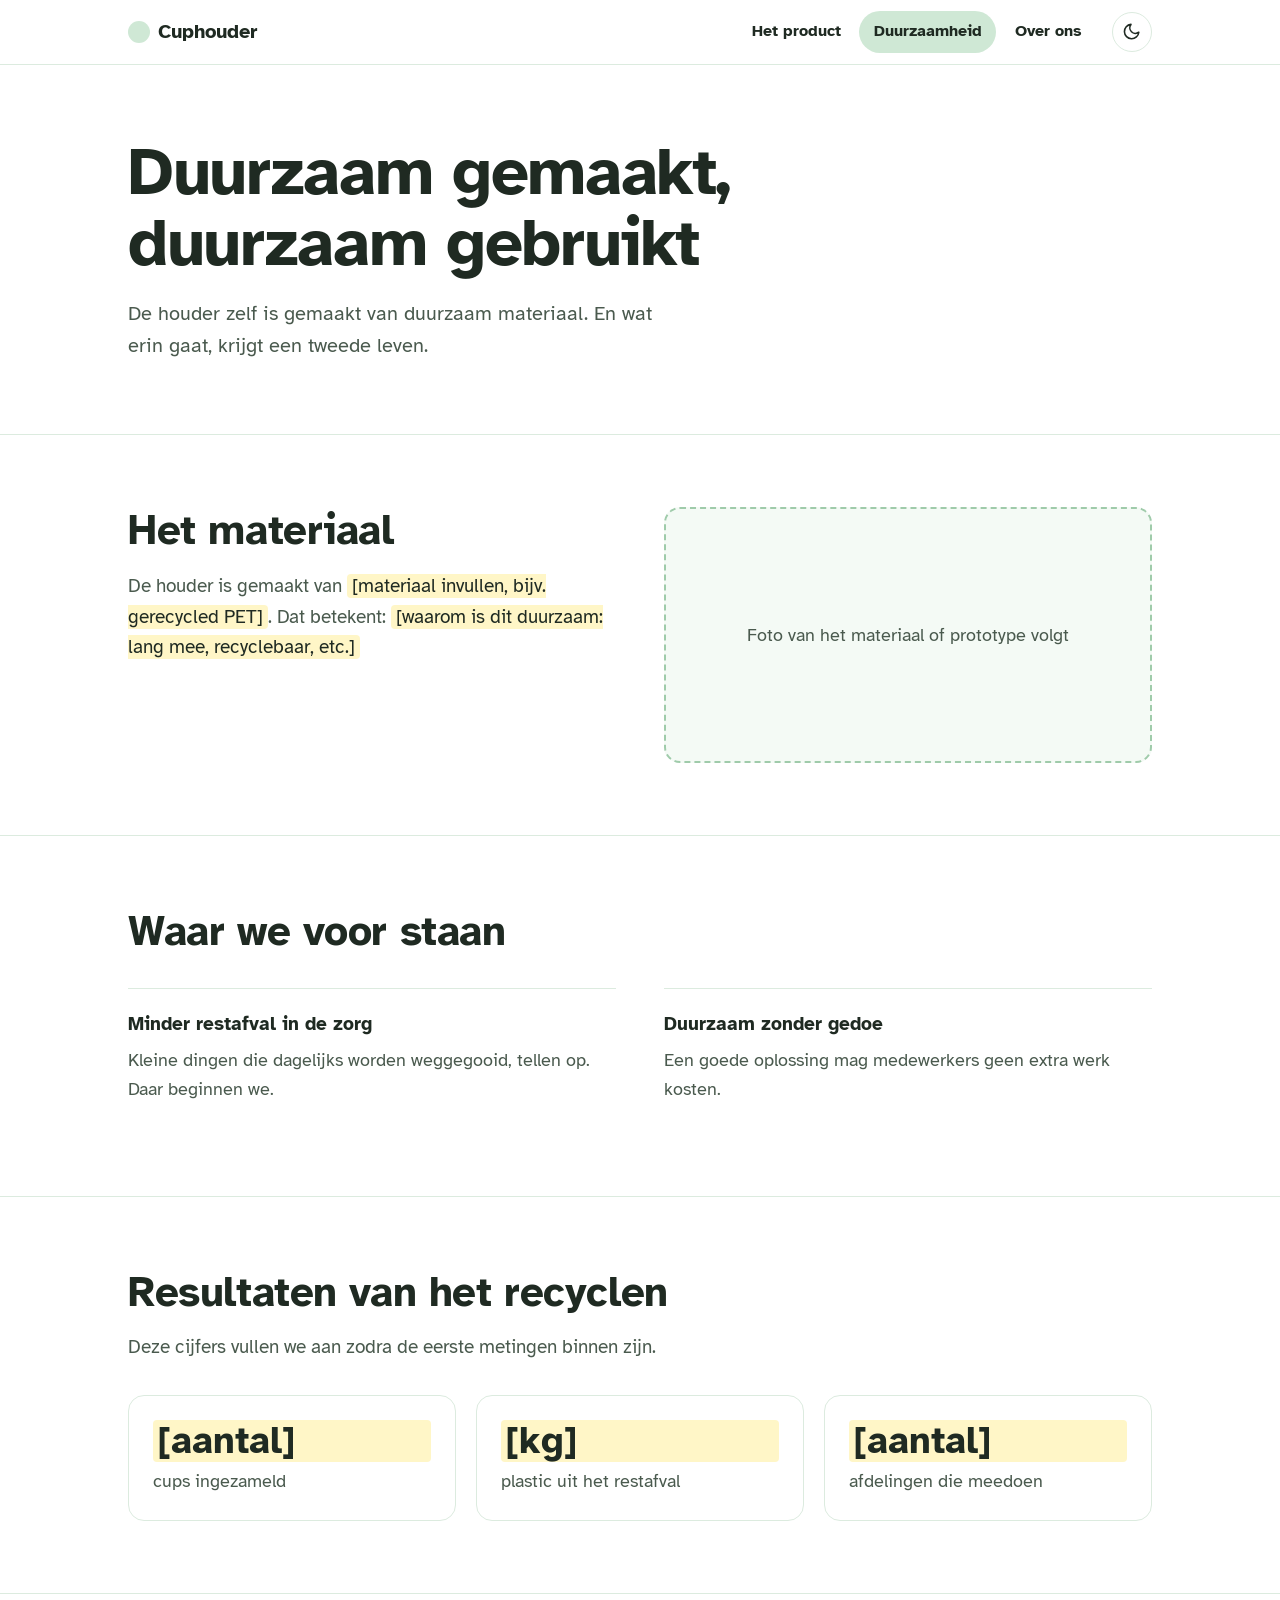
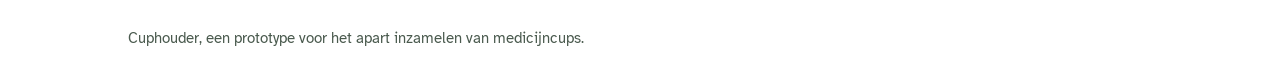
==== duurzaamheid.html @ b2f68a4e "eerste versie website" ====
<!DOCTYPE html>
<html lang="nl">
<head>
  <meta charset="utf-8">
  <meta name="viewport" content="width=device-width, initial-scale=1, viewport-fit=cover">
  <meta name="description" content="Het duurzame materiaal van de Cuphouder en de resultaten van het recyclen van medicijncups.">
  <title>Duurzaamheid – Cuphouder</title>
  <link rel="icon" href="data:image/svg+xml,<svg xmlns='http://www.w3.org/2000/svg' viewBox='0 0 100 100'><circle cx='50' cy='50' r='45' fill='%23CFE8D5'/></svg>">
  <link rel="preconnect" href="https://fonts.googleapis.com">
  <link rel="preconnect" href="https://fonts.gstatic.com" crossorigin>
  <link href="https://fonts.googleapis.com/css2?family=Atkinson+Hyperlegible:wght@400;700&display=swap" rel="stylesheet">
  <link rel="stylesheet" href="css/style.css">
  <script src="js/theme.js"></script>
</head>
<body>

<header>
  <div class="wrap bar">
    <a class="logo" href="index.html"><span aria-hidden="true"></span>Cuphouder</a>
    <nav id="hoofdmenu" aria-label="Hoofdmenu">
      <a href="index.html">Het product</a>
      <a href="duurzaamheid.html" aria-current="page">Duurzaamheid</a>
      <a href="over-ons.html">Over ons</a>
    </nav>
    <button class="mode" type="button" aria-label="Donkere modus aanzetten">
      <svg class="moon" viewBox="0 0 24 24" fill="none" stroke="currentColor" stroke-width="2" stroke-linecap="round" stroke-linejoin="round" aria-hidden="true"><path d="M21 12.8A9 9 0 1 1 11.2 3a7 7 0 0 0 9.8 9.8z"/></svg>
      <svg class="sun" viewBox="0 0 24 24" fill="none" stroke="currentColor" stroke-width="2" stroke-linecap="round" aria-hidden="true"><circle cx="12" cy="12" r="4.5"/><path d="M12 2v2M12 20v2M4.9 4.9l1.4 1.4M17.7 17.7l1.4 1.4M2 12h2M20 12h2M4.9 19.1l1.4-1.4M17.7 6.3l1.4-1.4"/></svg>
    </button>
    <button class="burger" type="button" aria-label="Menu openen" aria-expanded="false" aria-controls="hoofdmenu">
      <svg class="open" viewBox="0 0 24 24" fill="none" stroke="currentColor" stroke-width="2" stroke-linecap="round" aria-hidden="true"><path d="M4 7h16M4 12h16M4 17h16"/></svg>
      <svg class="close" viewBox="0 0 24 24" fill="none" stroke="currentColor" stroke-width="2" stroke-linecap="round" aria-hidden="true"><path d="M6 6l12 12M18 6L6 18"/></svg>
    </button>
  </div>
</header>

<main>
  <div class="hero">
    <div class="wrap hero-simple">
      <div>
        <h1>Duurzaam gemaakt, duurzaam gebruikt</h1>
        <p>De houder zelf is gemaakt van duurzaam materiaal. En wat erin gaat, krijgt een tweede leven.</p>
      </div>
    </div>
  </div>

  <section id="materiaal">
    <div class="wrap split">
      <div>
        <h2>Het materiaal</h2>
        <p class="lead">De houder is gemaakt van <span class="todo">[materiaal invullen, bijv. gerecycled PET]</span>. Dat betekent: <span class="todo">[waarom is dit duurzaam: lang mee, recyclebaar, etc.]</span></p>
      </div>
      <div class="photo">Foto van het materiaal of prototype volgt</div>
    </div>
  </section>

  <section id="waar-we-voor-staan">
    <div class="wrap">
      <h2>Waar we voor staan</h2>
      <div class="benefits">
        <div><h3>Minder restafval in de zorg</h3><p>Kleine dingen die dagelijks worden weggegooid, tellen op. Daar beginnen we.</p></div>
        <div><h3>Duurzaam zonder gedoe</h3><p>Een goede oplossing mag medewerkers geen extra werk kosten.</p></div>
      </div>
    </div>
  </section>

  <section id="resultaten">
    <div class="wrap">
      <h2>Resultaten van het recyclen</h2>
      <p class="lead">Deze cijfers vullen we aan zodra de eerste metingen binnen zijn.</p>
      <div class="stats">
        <div class="stat"><b class="todo">[aantal]</b><span>cups ingezameld</span></div>
        <div class="stat"><b class="todo">[kg]</b><span>plastic uit het restafval</span></div>
        <div class="stat"><b class="todo">[aantal]</b><span>afdelingen die meedoen</span></div>
      </div>
    </div>
  </section>
</main>

<footer>
  <div class="wrap">Cuphouder, een prototype voor het apart inzamelen van medicijncups.</div>
</footer>

<script src="js/main.js" defer></script>
</body>
</html>
---- css/style.css ----
/* ==========================================================
   Cuphouder – stylesheet
   ========================================================== */

:root{
  --green:#CFE8D5; --green-deep:#9FCBAA; --soft:#F4FAF5;
  --bg:#FFFFFF; --text:#1f2a22; --muted:#4a5a4e; --line:#DCEBDF; --panel:#FFFFFF;
  color-scheme:light;
  box-sizing:border-box;
  padding-top:env(safe-area-inset-top,0px);
  padding-bottom:env(safe-area-inset-bottom,0px);
}
:root[data-mode="dark"]{color-scheme:dark;--bg:#141816;--text:#EEF3EF;--muted:#b5c2b8;--line:#2c3a30;--panel:#1b211d;--soft:#1b211d}
*,*::before,*::after{box-sizing:inherit}
html{scroll-padding-top:env(safe-area-inset-top,0px);-webkit-text-size-adjust:100%}
body{margin:0;background:var(--bg);color:var(--text);
  font-family:"Atkinson Hyperlegible",system-ui,-apple-system,"Segoe UI",Arial,sans-serif;
  font-size:clamp(1rem,.95rem + .3vw,1.125rem);line-height:1.6}
h1,h2,h3{hyphens:auto;overflow-wrap:break-word}
img,svg{max-width:100%}
a{color:inherit}
:focus-visible{outline:3px solid var(--green-deep);outline-offset:3px;border-radius:6px}
.wrap{max-width:68rem;margin:0 auto;padding:0 clamp(1rem,4vw,2rem)}

/* header */
header{position:sticky;top:env(safe-area-inset-top,0px);z-index:5;background:var(--bg);border-bottom:1px solid var(--line)}
.bar{display:flex;align-items:center;justify-content:space-between;gap:1rem;min-height:4rem}
.logo{font-weight:700;font-size:1.25rem;text-decoration:none;display:flex;align-items:center;gap:.5rem;white-space:nowrap}
.logo span{display:inline-block;width:1.4rem;height:1.4rem;border-radius:50%;background:var(--green)}
nav{display:flex;gap:.25rem}
nav a{text-decoration:none;padding:.5rem .9rem;border-radius:999px;font-weight:700;font-size:1rem;white-space:nowrap}
nav a:hover{background:var(--soft)}
nav a[aria-current="page"]{background:var(--green);color:#1f2a22}
.mode{flex:none;width:2.5rem;height:2.5rem;border-radius:50%;border:1px solid var(--line);background:var(--bg);color:var(--text);display:grid;place-items:center;cursor:pointer;padding:0}
.mode:hover{background:var(--soft)}
.mode svg{width:1.2rem;height:1.2rem}
.mode .sun{display:none}
:root[data-mode="dark"] .mode .sun{display:block}
:root[data-mode="dark"] .mode .moon{display:none}
nav{margin-left:auto}

/* hero: wit, groen als accent */
.hero{background:var(--bg);border-bottom:1px solid var(--line)}
.hero .wrap{display:grid;grid-template-columns:1.15fr .85fr;gap:clamp(1.5rem,4vw,3rem);align-items:center;padding-top:clamp(2.5rem,6vw,4.5rem);padding-bottom:clamp(2.5rem,6vw,4.5rem)}
.hero h1{font-size:clamp(2.1rem,5.5vw,4.2rem);line-height:1.05;margin:0 0 1.25rem;letter-spacing:-.02em;max-width:14ch}
.hero p{max-width:34rem;margin:0;font-size:clamp(1.05rem,1rem + .4vw,1.25rem);color:var(--muted)}
.hero .hero-simple{grid-template-columns:1fr}
.hero svg{display:block;width:100%;height:auto;background:var(--soft);border:1px solid var(--line);border-radius:1.75rem;padding:1.5rem 1rem .5rem}

section{padding:clamp(3rem,7vw,4.5rem) 0}
section + section{border-top:1px solid var(--line)}
h2{font-size:clamp(1.6rem,3.5vw,2.6rem);line-height:1.15;margin:0 0 1rem;letter-spacing:-.01em}
h3{font-size:1.2rem;margin:0 0 .4rem}
p{margin:0 0 1rem}
.lead{max-width:40rem;color:var(--muted);font-size:clamp(1.05rem,1rem + .3vw,1.2rem)}

/* probleem */
.split{display:grid;grid-template-columns:1fr 1fr;gap:clamp(1.5rem,4vw,3rem);align-items:start}
.bin{border:1px solid var(--line);border-radius:1rem;padding:1.5rem;background:var(--panel)}
.bin ul{margin:0;padding-left:1.2rem}
.bin li{margin-bottom:.6rem}

/* stappen */
.steps{list-style:none;margin:2rem 0 0;padding:0;display:grid;grid-template-columns:repeat(3,1fr);gap:1.25rem}
.steps li{padding:1.5rem;border:1px solid var(--line);border-radius:1rem;background:var(--panel)}
.num{display:inline-grid;place-items:center;width:2.5rem;height:2.5rem;border-radius:50%;background:var(--bg);border:2px solid var(--green-deep);color:var(--text);font-weight:700;margin-bottom:1rem}

/* voordelen */
.benefits{display:grid;grid-template-columns:repeat(2,1fr);gap:0 3rem;margin-top:2rem}
.benefits div{padding:1.25rem 0;border-top:1px solid var(--line)}
.benefits p{color:var(--muted);margin:0}

.cta-box{background:var(--soft);border:1px solid var(--line);color:var(--text);border-radius:1.5rem;padding:clamp(1.75rem,5vw,3rem)}
.cta-box h2{margin-bottom:.5rem}
.cta-box p{color:var(--muted);max-width:36rem}
.btn{display:inline-block;background:var(--green);color:#1f2a22;text-decoration:none;font-weight:700;padding:.9rem 1.4rem;border-radius:999px;margin-top:.5rem}

/* duurzaamheid */
.stats{display:grid;grid-template-columns:repeat(3,1fr);gap:1.25rem;margin-top:2rem}
.stat{border:1px solid var(--line);border-radius:1rem;padding:1.5rem;background:var(--panel)}
.stat b{display:block;font-size:clamp(1.8rem,4vw,2.4rem);line-height:1.1;margin-bottom:.3rem}
.stat span{color:var(--muted)}
.todo{background:#fff6c7;color:#1f2a22;padding:0 .3rem;border-radius:4px}
.photo{border:2px dashed var(--green-deep);border-radius:1rem;min-height:clamp(12rem,30vw,16rem);display:grid;place-items:center;color:var(--muted);background:var(--soft);text-align:center;padding:1rem}

/* over ons */
.team{display:grid;grid-template-columns:repeat(auto-fill,minmax(min(100%,12rem),1fr));gap:1.25rem;margin-top:2rem}
.member{background:var(--panel);border:1px solid var(--line);border-radius:1rem;padding:1.5rem;text-align:center}
.avatar{width:4.5rem;height:4.5rem;border-radius:50%;background:var(--soft);border:2px solid var(--green-deep);display:grid;place-items:center;font-weight:700;font-size:1.5rem;color:var(--text);margin:0 auto 1rem}
.member h3{margin:0}
.member p{margin:.2rem 0 0;color:var(--muted)}

footer{padding:2rem 0;font-size:.95rem;color:var(--muted);border-top:1px solid var(--line)}

/* tablet (iPad) */
@media (max-width:1024px){
  .stats{grid-template-columns:repeat(3,1fr)}
  .benefits{gap:0 2rem}
}
/* tablet staand en kleiner */
@media (max-width:820px){
  .hero .wrap,.split{grid-template-columns:1fr}
  .hero svg{max-width:300px}
  .steps{grid-template-columns:1fr}
  .stats{grid-template-columns:1fr 1fr}
}
/* telefoon */
.burger{display:none}
@media (max-width:760px){
  .bar{flex-wrap:wrap;gap:0 .5rem}
  .mode{margin-left:auto}
  .burger{display:grid;flex:none;width:2.5rem;height:2.5rem;border-radius:50%;border:1px solid var(--line);background:var(--bg);color:var(--text);place-items:center;cursor:pointer;padding:0}
  .burger svg{width:1.3rem;height:1.3rem}
  .burger .close{display:none}
  .burger[aria-expanded="true"] .open{display:none}
  .burger[aria-expanded="true"] .close{display:block}
  nav{order:3;width:100%;margin:0;flex-direction:column;gap:.25rem;padding:.5rem 0 1rem;display:none}
  nav.is-open{display:flex}
  nav a{padding:.8rem 1rem;border-radius:.75rem;font-size:1.05rem}
}
@media (max-width:600px){
  .benefits,.stats{grid-template-columns:1fr}
  .hero svg{max-width:240px;margin:0 auto}
  .btn{display:block;text-align:center}
}
@media (prefers-reduced-motion:no-preference){
  .drop{animation:drop 2.4s ease-in 0.4s 1 both}
  @keyframes drop{0%{transform:translateY(-40px);opacity:0}30%{opacity:1}100%{transform:translateY(0);opacity:1}}
}
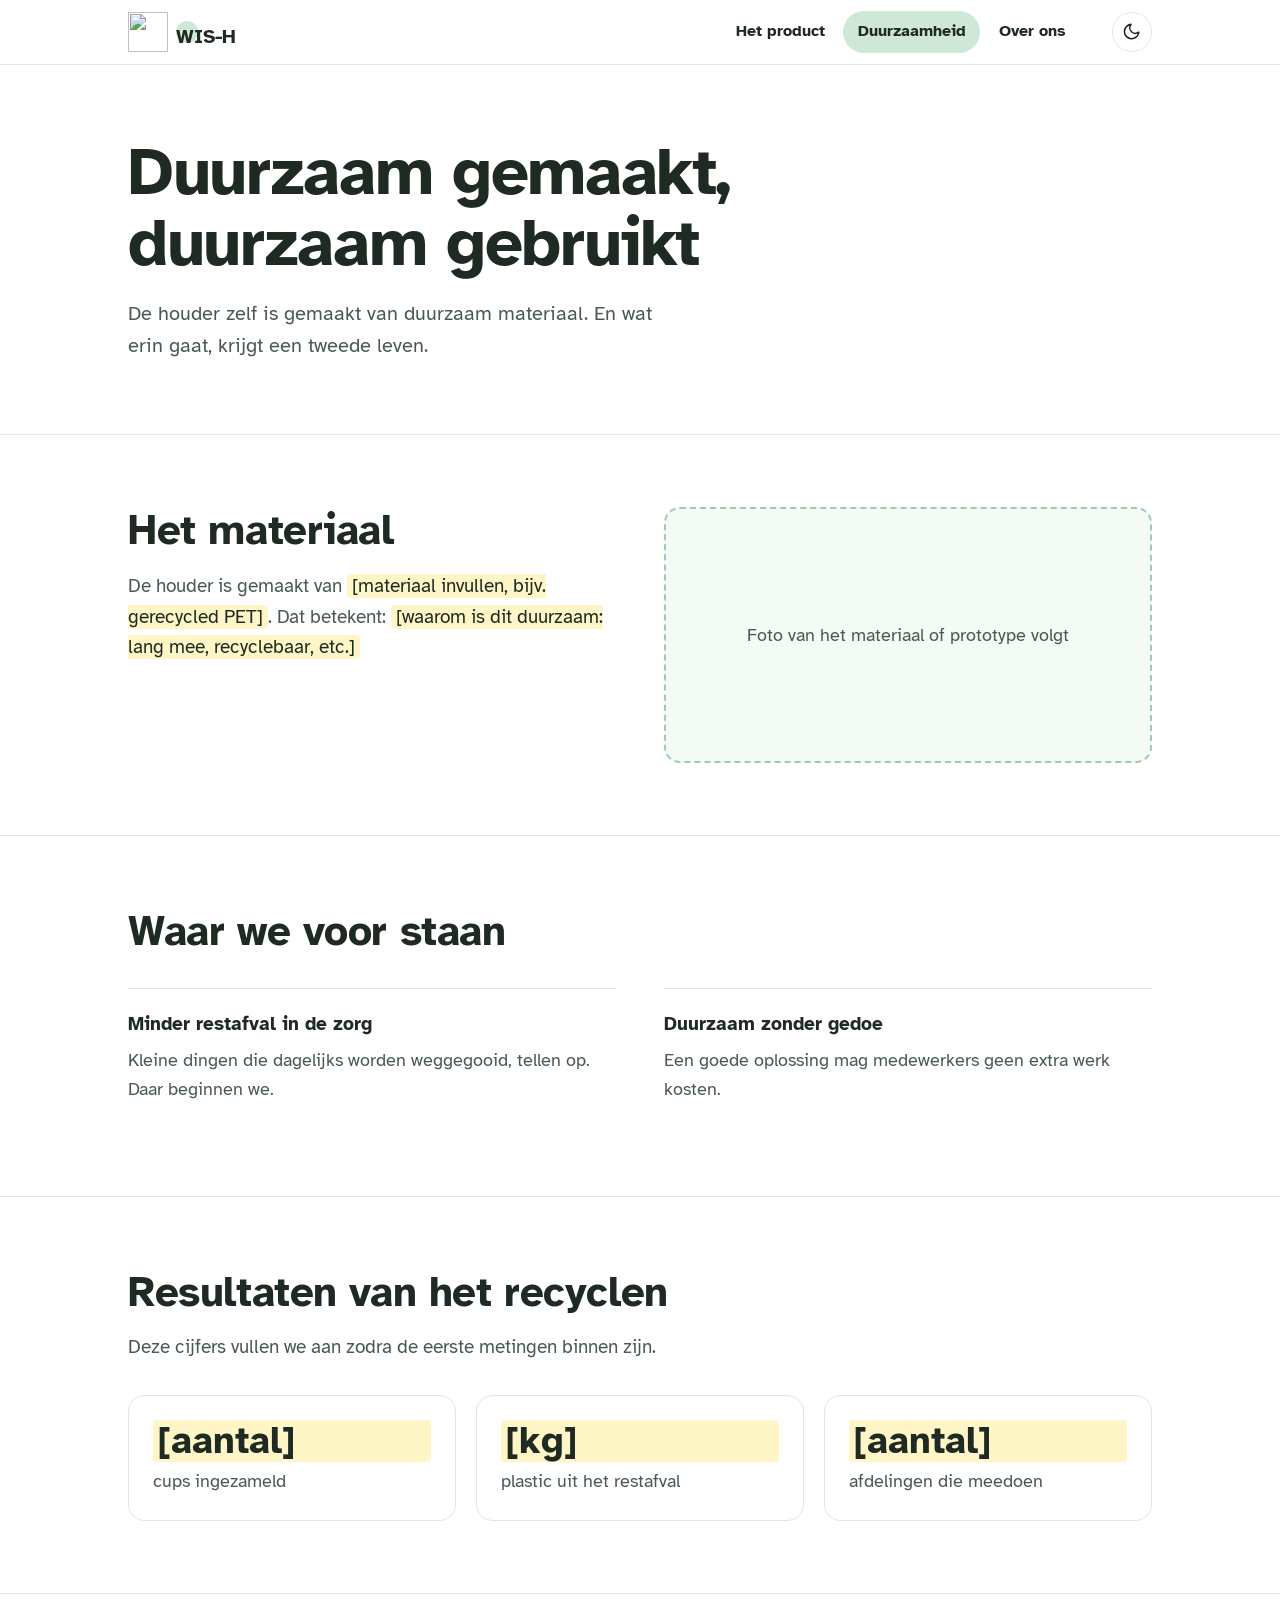
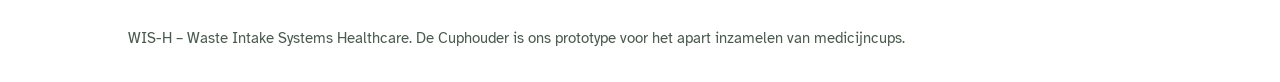
==== commit 83fdb3c2: "asddsadsadasdas" ====
--- a/duurzaamheid.html
+++ b/duurzaamheid.html
@@ -4,8 +4,9 @@
   <meta charset="utf-8">
   <meta name="viewport" content="width=device-width, initial-scale=1, viewport-fit=cover">
   <meta name="description" content="Het duurzame materiaal van de Cuphouder en de resultaten van het recyclen van medicijncups.">
-  <title>Duurzaamheid – Cuphouder</title>
-  <link rel="icon" href="data:image/svg+xml,<svg xmlns='http://www.w3.org/2000/svg' viewBox='0 0 100 100'><circle cx='50' cy='50' r='45' fill='%23CFE8D5'/></svg>">
+  <title>Duurzaamheid – WIS-H</title>
+  <link rel="icon" type="image/png" href="assets/img/favicon.png">
+  <link rel="apple-touch-icon" href="assets/img/apple-touch-icon.png">
   <link rel="preconnect" href="https://fonts.googleapis.com">
   <link rel="preconnect" href="https://fonts.gstatic.com" crossorigin>
   <link href="https://fonts.googleapis.com/css2?family=Atkinson+Hyperlegible:wght@400;700&display=swap" rel="stylesheet">
@@ -16,12 +17,19 @@
 
 <header>
   <div class="wrap bar">
-    <a class="logo" href="index.html"><span aria-hidden="true"></span>Cuphouder</a>
+    <a class="logo" href="index.html" aria-label="WIS-H, naar de homepagina">
+      <img src="assets/img/wish-icon.png" alt="" width="40" height="40">
+      <span class="logo-text">WIS-H</span>
+    </a>
     <nav id="hoofdmenu" aria-label="Hoofdmenu">
       <a href="index.html">Het product</a>
       <a href="duurzaamheid.html" aria-current="page">Duurzaamheid</a>
       <a href="over-ons.html">Over ons</a>
     </nav>
+    <a class="cart-link" href="winkelmandje.html" aria-label="Winkelmandje, 0 producten">
+      <svg viewBox="0 0 24 24" fill="none" stroke="currentColor" stroke-width="2" stroke-linecap="round" stroke-linejoin="round" aria-hidden="true"><path d="M6 7h12l-1 13H7z"/><path d="M9 7V6a3 3 0 0 1 6 0v1"/></svg>
+      <span class="cart-count" hidden>0</span>
+    </a>
     <button class="mode" type="button" aria-label="Donkere modus aanzetten">
       <svg class="moon" viewBox="0 0 24 24" fill="none" stroke="currentColor" stroke-width="2" stroke-linecap="round" stroke-linejoin="round" aria-hidden="true"><path d="M21 12.8A9 9 0 1 1 11.2 3a7 7 0 0 0 9.8 9.8z"/></svg>
       <svg class="sun" viewBox="0 0 24 24" fill="none" stroke="currentColor" stroke-width="2" stroke-linecap="round" aria-hidden="true"><circle cx="12" cy="12" r="4.5"/><path d="M12 2v2M12 20v2M4.9 4.9l1.4 1.4M17.7 17.7l1.4 1.4M2 12h2M20 12h2M4.9 19.1l1.4-1.4M17.7 6.3l1.4-1.4"/></svg>
@@ -77,9 +85,10 @@
 </main>
 
 <footer>
-  <div class="wrap">Cuphouder, een prototype voor het apart inzamelen van medicijncups.</div>
+  <div class="wrap">WIS-H – Waste Intake Systems Healthcare. De Cuphouder is ons prototype voor het apart inzamelen van medicijncups.</div>
 </footer>
 
 <script src="js/main.js" defer></script>
+<script src="js/shop.js" defer></script>
 </body>
 </html>
